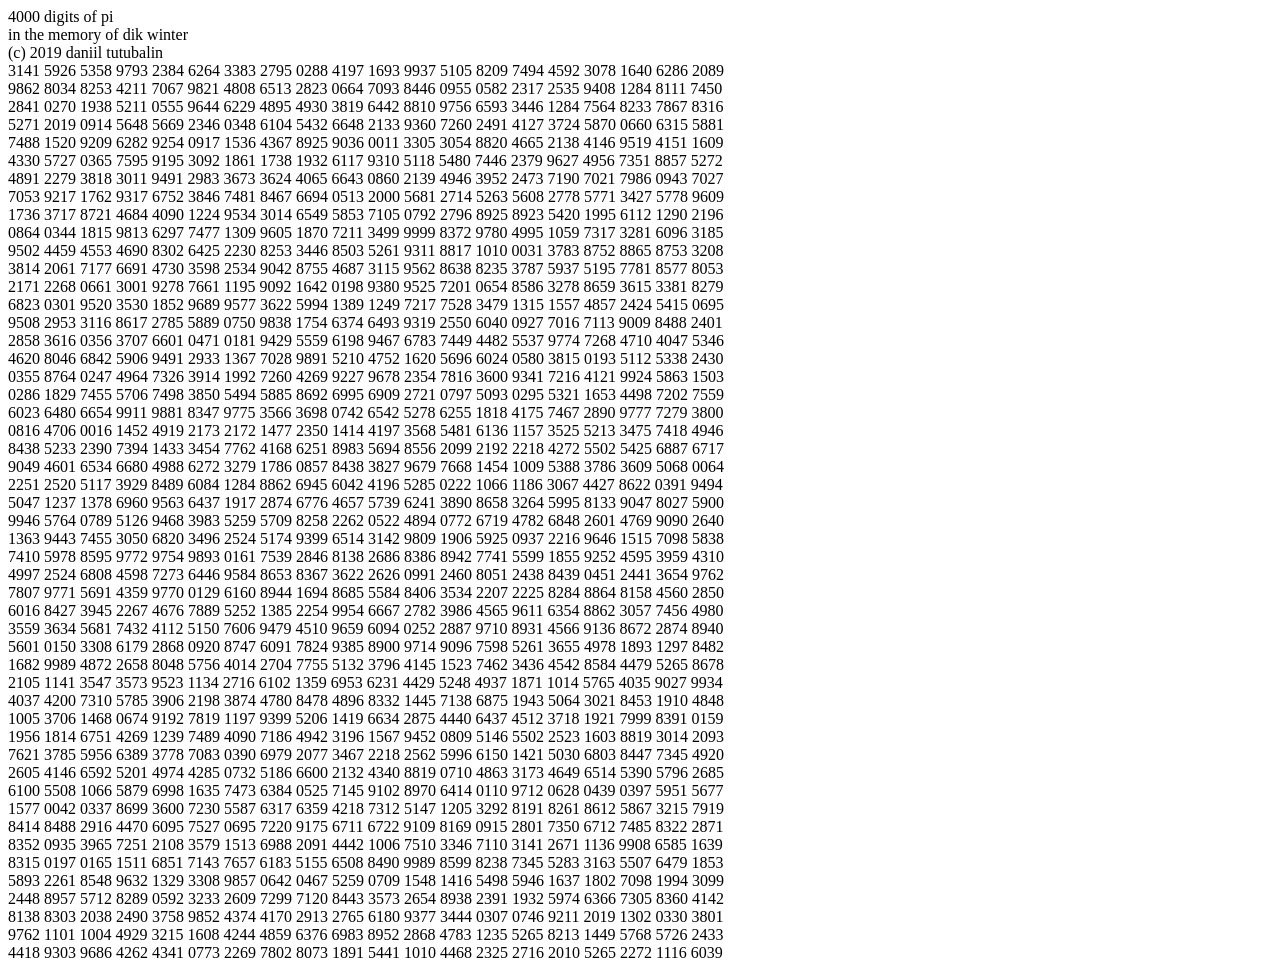
==== index.html @ e65bb6e6 "4000 digits of Pi" ====
<!DOCTYPE html>
<html>
<head><title>4000 digits of Pi</title></head>
<body>
<script>
                            (($,$$,_)=>{$.$$$=($_,_$,$$)=>$$?$_[_$]+$.$$$($_,-~_$,~-$$):""                                               
                   ;;;;[,$.$$__,$.$$$$,$.__]=$.$(![]);[$.$$,$.$_]=$.$(!![]);[$.$$_$,$.$_$$,                                              
              $._$$$,$._$,$.$.$,$.$$$_]=$.$([][[]]);[,,,$.$._,,,$._,,_]=$.$([][$.$.$+$.$$$_                                              
            +$.$$$$+$.$$$$]);$[![]]=[]+-~[]+-~-~-~-~[];$[[]]=-~-~-~-~-~[];$$._=$.$._+$._+$.                                              
           $_$$+$.__+$.$$+$.$_+$.$$_$+$.$._+$.$$+$._+$.$_;$._$_$=$.$$$([][$$._]+[],~-$[![]]                                              
         ,-~[]);$.$.$$=_=>_[$.$$+$._+$.$$$(""[$$._]+[],$$.$,-~-~[]*-~-~-~[])]($$.$<<-~-~[])                                              
        ;$[_]=$.$.$$(-~[]+[]+-~[]<<-~[]);$.$_$_=$.$.$$($[[]]*$[[]]);$.$__$=$.$.$$(-~[]<<$[[                                              
        ]]);$._$$_=$.$.$$($[[]]+-~$[[]]);$.$$$_$=$.$__$+$.$$$_+$.$_$$+$._$$$+$._+$.$__$;$.$                                              
       [$$._]("$$$"           ,$.$$$$+$                  ._$+$.$$+(_)+                                                                   
      `$=+[],_$               =[]+-~[]+                  -[]+-[]+-[],_                                                                   
     ,_$_=_$                  ,$_=_$+$,                  $_$,_$$,$__=(                                                                   
     ${$.$$                   +$._$_$+$                  .$_$_+$._$+$.                                                                   
    _+$.$                     .$}(${$.                   $$$_$})===[_]                                                                   
   [[_]]                     +[]?(_$$=                  "\\${$.$_$$}",                                                                   
     ${                      $.$_$_+$.                  $_+$._+$.$._+                                                                    
                             $._$+$.__                  +$.__}.${$.__                                                                    
                             +$.$$+[]+                  $._$$$+$._+[]                                                                    
                            +$.$$_$+[]                  +$.$$}):(_$$=                                                                    
                            "<${$._$$_                  +$.$_}/>",${(                                                                    
                            $.$$$_$)}                  .${$._$$$+$._+                                                                    
                           ($.$._)+$.                  $$_$+$[_]+[]+                                                                     
                          $._$+$.$_$$                  +$.$$})),$$_=                                                                     
                          $=>$__.${$.                  $__$+$.$_+($.                                                                     
                         $$$_)+$.$$+$                  ._$}($);$$_((                                                                     
                        _$<<-~-~[])+                  "${_+$._$$$+$.                                                                     
                        $$$_+$.$.$$(                  -~-~$[![]])+$.                                                                     
                       $$$_+$.$$+($.                  __)+_+$._+$.$                                                                      
                      .$+_+[]+$.$_$_                  +$.$$$_}"+_$$                                                                      
                     );$$_("${$.$$$_                  +$.$_$$+_+($.                                                                      
                    $$)+($.$.$$)(-~                   -~-~$[![]])+$.                                                                     
                  _$+_+$[_]+$._$+$[                   _]+$._+$.$_+$.                   _$_$                                              
                 +_+$._+$.$.$+_+($.                   _$$$)+$.$$$_+$                  .$.$$                                              
                ($[[]]<<-~-~[])+_+$                  .$__$+$.$$$_+($)                 .$_$$                                              
              +$.$$+$._$+($.$_)}"+                   _$$);$$_("(${$.$.               _})${                                               
             _+-~-~[]+-[]+-~[]+($$                   .$)+_+$._$$$+[]+$.            $$__+$.                                               
            $_$$+$.$$$_+$.$$$_+[]+                    $.$$$$+_+$.$$+$.$$_$+$.$$+$.$$_$+$.                                                
           _$$_+$.$$__+$.$$$$+($.                     $$$_)+$.$_$$}"+_$$);${$.$.$+$._+($.                                                
          $_)}(;_$;_$--){$_$=$%$_                     ;$=+[];_=_$*${$[![]]};${$.$.$+$._+                                                 
          $.$_}(;_;_--){$*=_;$+=                       $_*(_$<_$_?$$$.$[_]:$_/${$[[]]})                                                  
          ;$-=$$$.$[_]=$%(_+~-_                         );$/=_+~-_;}$$_($$$.$$$((+$_+(                                                   
           $_$)+$/$_|[])+[],-~                           [],-~-~-~-~[])+(~-_$%${$[[]                                                     
            ]<<-~-~[]}?"${_}"                              :_$$));}`)($);})({$:$=>                                                       
              [...$+[]]},{$                                   :-~-~-~[]*-~-~-~[                                                          
                  ]});[                                             [[]]];                                                               


</script>
</body>
</html>
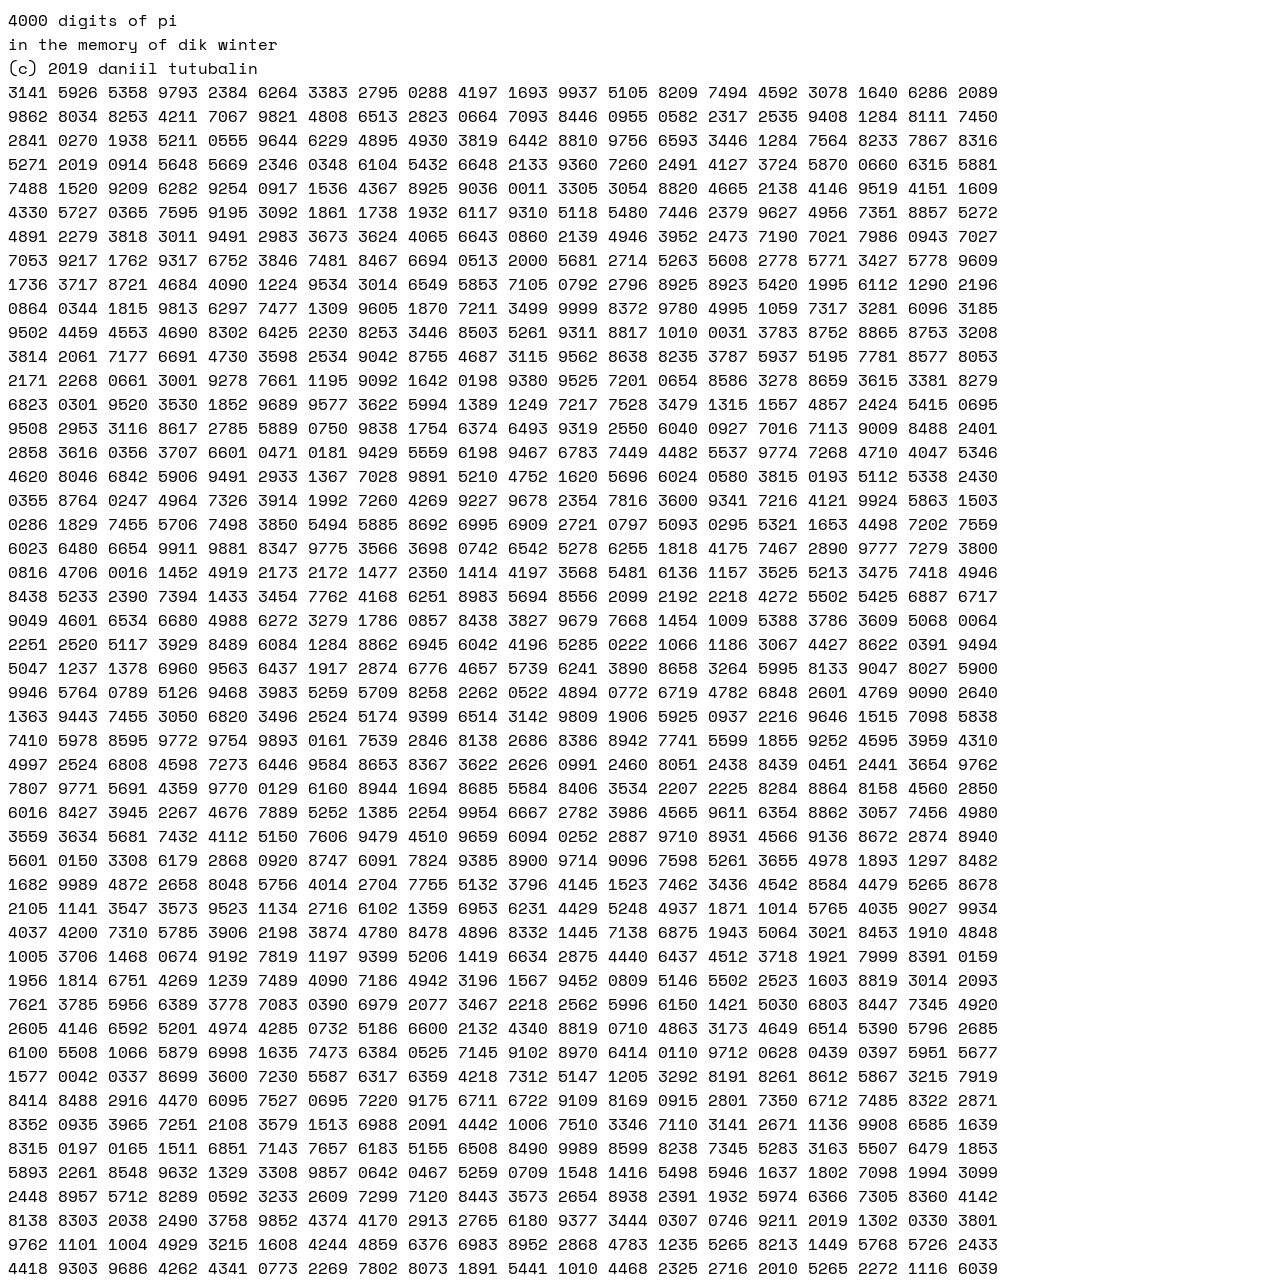
==== commit ec346924: "Space Mono font" ====
--- a/index.html
+++ b/index.html
@@ -1,7 +1,7 @@
 <!DOCTYPE html>
 <html>
-<head><title>4000 digits of Pi</title></head>
-<body>
+<head><title>4000 digits of Pi</title><link href="https://fonts.googleapis.com/css?family=Space+Mono&display=swap" rel="stylesheet"></head>
+<body style="font-family: 'Space Mono', monospace;">
 <script>
                             (($,$$,_)=>{$.$$$=($_,_$,$$)=>$$?$_[_$]+$.$$$($_,-~_$,~-$$):""                                               
                    ;;;;[,$.$$__,$.$$$$,$.__]=$.$(![]);[$.$$,$.$_]=$.$(!![]);[$.$$_$,$.$_$$,                                              
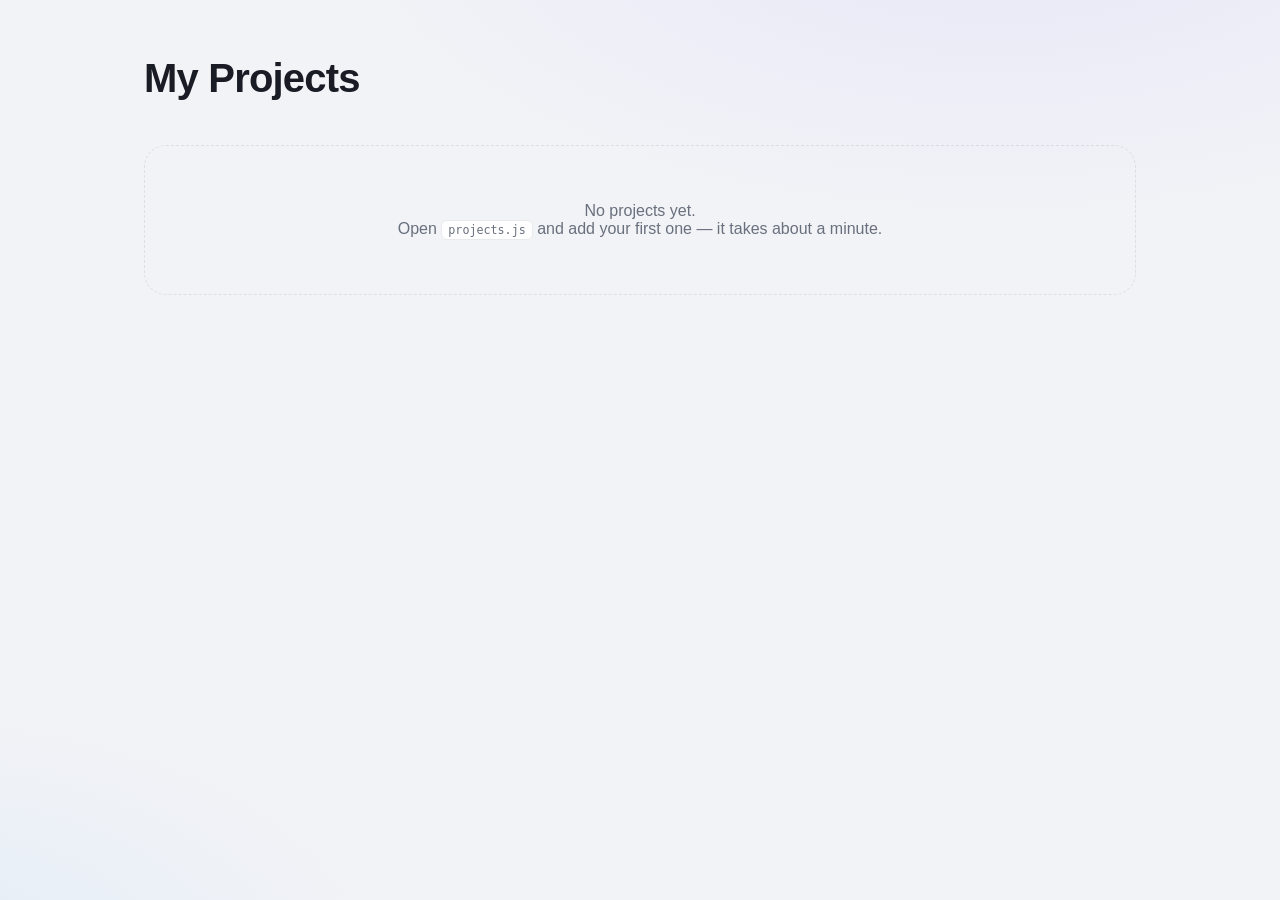
==== commit 4ec9b6a7: "Added simple CMS" ====
--- a/index.html
+++ b/index.html
@@ -1,54 +1,37 @@
 <!DOCTYPE html>
-<html>
-<head><title>4000 digits of Pi</title><link href="https://fonts.googleapis.com/css?family=Space+Mono&display=swap" rel="stylesheet"></head>
-<body style="font-family: 'Space Mono', monospace;">
-<script>
-                            (($,$$,_)=>{$.$$$=($_,_$,$$)=>$$?$_[_$]+$.$$$($_,-~_$,~-$$):""                                               
-                   ;;;;[,$.$$__,$.$$$$,$.__]=$.$(![]);[$.$$,$.$_]=$.$(!![]);[$.$$_$,$.$_$$,                                              
-              $._$$$,$._$,$.$.$,$.$$$_]=$.$([][[]]);[,,,$.$._,,,$._,,_]=$.$([][$.$.$+$.$$$_                                              
-            +$.$$$$+$.$$$$]);$[![]]=[]+-~[]+-~-~-~-~[];$[[]]=-~-~-~-~-~[];$$._=$.$._+$._+$.                                              
-           $_$$+$.__+$.$$+$.$_+$.$$_$+$.$._+$.$$+$._+$.$_;$._$_$=$.$$$([][$$._]+[],~-$[![]]                                              
-         ,-~[]);$.$.$$=_=>_[$.$$+$._+$.$$$(""[$$._]+[],$$.$,-~-~[]*-~-~-~[])]($$.$<<-~-~[])                                              
-        ;$[_]=$.$.$$(-~[]+[]+-~[]<<-~[]);$.$_$_=$.$.$$($[[]]*$[[]]);$.$__$=$.$.$$(-~[]<<$[[                                              
-        ]]);$._$$_=$.$.$$($[[]]+-~$[[]]);$.$$$_$=$.$__$+$.$$$_+$.$_$$+$._$$$+$._+$.$__$;$.$                                              
-       [$$._]("$$$"           ,$.$$$$+$                  ._$+$.$$+(_)+                                                                   
-      `$=+[],_$               =[]+-~[]+                  -[]+-[]+-[],_                                                                   
-     ,_$_=_$                  ,$_=_$+$,                  $_$,_$$,$__=(                                                                   
-     ${$.$$                   +$._$_$+$                  .$_$_+$._$+$.                                                                   
-    _+$.$                     .$}(${$.                   $$$_$})===[_]                                                                   
-   [[_]]                     +[]?(_$$=                  "\\${$.$_$$}",                                                                   
-     ${                      $.$_$_+$.                  $_+$._+$.$._+                                                                    
-                             $._$+$.__                  +$.__}.${$.__                                                                    
-                             +$.$$+[]+                  $._$$$+$._+[]                                                                    
-                            +$.$$_$+[]                  +$.$$}):(_$$=                                                                    
-                            "<${$._$$_                  +$.$_}/>",${(                                                                    
-                            $.$$$_$)}                  .${$._$$$+$._+                                                                    
-                           ($.$._)+$.                  $$_$+$[_]+[]+                                                                     
-                          $._$+$.$_$$                  +$.$$})),$$_=                                                                     
-                          $=>$__.${$.                  $__$+$.$_+($.                                                                     
-                         $$$_)+$.$$+$                  ._$}($);$$_((                                                                     
-                        _$<<-~-~[])+                  "${_+$._$$$+$.                                                                     
-                        $$$_+$.$.$$(                  -~-~$[![]])+$.                                                                     
-                       $$$_+$.$$+($.                  __)+_+$._+$.$                                                                      
-                      .$+_+[]+$.$_$_                  +$.$$$_}"+_$$                                                                      
-                     );$$_("${$.$$$_                  +$.$_$$+_+($.                                                                      
-                    $$)+($.$.$$)(-~                   -~-~$[![]])+$.                                                                     
-                  _$+_+$[_]+$._$+$[                   _]+$._+$.$_+$.                   _$_$                                              
-                 +_+$._+$.$.$+_+($.                   _$$$)+$.$$$_+$                  .$.$$                                              
-                ($[[]]<<-~-~[])+_+$                  .$__$+$.$$$_+($)                 .$_$$                                              
-              +$.$$+$._$+($.$_)}"+                   _$$);$$_("(${$.$.               _})${                                               
-             _+-~-~[]+-[]+-~[]+($$                   .$)+_+$._$$$+[]+$.            $$__+$.                                               
-            $_$$+$.$$$_+$.$$$_+[]+                    $.$$$$+_+$.$$+$.$$_$+$.$$+$.$$_$+$.                                                
-           _$$_+$.$$__+$.$$$$+($.                     $$$_)+$.$_$$}"+_$$);${$.$.$+$._+($.                                                
-          $_)}(;_$;_$--){$_$=$%$_                     ;$=+[];_=_$*${$[![]]};${$.$.$+$._+                                                 
-          $.$_}(;_;_--){$*=_;$+=                       $_*(_$<_$_?$$$.$[_]:$_/${$[[]]})                                                  
-          ;$-=$$$.$[_]=$%(_+~-_                         );$/=_+~-_;}$$_($$$.$$$((+$_+(                                                   
-           $_$)+$/$_|[])+[],-~                           [],-~-~-~-~[])+(~-_$%${$[[]                                                     
-            ]<<-~-~[]}?"${_}"                              :_$$));}`)($);})({$:$=>                                                       
-              [...$+[]]},{$                                   :-~-~-~[]*-~-~-~[                                                          
-                  ]});[                                             [[]]];                                                               
+<html lang="en">
+<head>
+  <meta charset="UTF-8">
+  <meta name="viewport" content="width=device-width, initial-scale=1">
+  <title>My Projects</title>
+  <link rel="icon" href="data:image/svg+xml,<svg xmlns=%22http://www.w3.org/2000/svg%22 viewBox=%220 0 100 100%22><text y=%22.9em%22 font-size=%2290%22>🏠</text></svg>">
+  <link rel="stylesheet" href="assets/style.css">
+</head>
+<body>
+  <main class="wrap">
 
+    <header class="site-header">
+      <h1 id="site-title">My Projects</h1>
+      <p class="tagline" id="site-tagline"></p>
+    </header>
 
-</script>
+    <section class="grid" id="grid" aria-label="Projects">
+      <!-- Tiles are generated from projects.js — edit that file to add/remove projects -->
+    </section>
+
+    <noscript>
+      <p class="noscript-note">
+        The project list is rendered from <code>projects.js</code> — please enable JavaScript to see it.
+      </p>
+    </noscript>
+
+    <footer class="site-footer">
+      <p id="site-footer"></p>
+    </footer>
+
+  </main>
+
+  <script src="projects.js"></script>
+  <script src="assets/app.js"></script>
 </body>
-</html>+</html>
--- a/assets/style.css
+++ b/assets/style.css
@@ -0,0 +1,264 @@
+/* ==========================================================================
+   Homepage styles — no frameworks, no fonts to download. Works offline.
+   Colors adapt automatically to light / dark mode (prefers-color-scheme).
+   ========================================================================== */
+
+:root {
+  --bg: #f2f3f7;
+  --surface: #ffffff;
+  --text: #191c25;
+  --muted: #69707d;
+  --border: rgba(18, 22, 40, 0.09);
+  --accent: #6366f1;
+  --shadow-rest: 0 1px 2px rgba(16, 24, 40, 0.05);
+  --shadow-hover: 0 16px 32px -12px rgba(16, 24, 40, 0.22);
+  --radius: 22px;
+}
+
+@media (prefers-color-scheme: dark) {
+  :root {
+    --bg: #0e1013;
+    --surface: #171a20;
+    --text: #e8eaef;
+    --muted: #98a0ad;
+    --border: rgba(255, 255, 255, 0.09);
+    --shadow-rest: 0 1px 2px rgba(0, 0, 0, 0.35);
+    --shadow-hover: 0 18px 36px -12px rgba(0, 0, 0, 0.6);
+  }
+}
+
+* {
+  box-sizing: border-box;
+}
+
+body {
+  margin: 0;
+  min-height: 100vh;
+  font-family: -apple-system, BlinkMacSystemFont, "Segoe UI", Roboto,
+    "Helvetica Neue", Arial, sans-serif;
+  color: var(--text);
+  background:
+    radial-gradient(1100px 540px at 78% -12%, rgba(99, 102, 241, 0.09), transparent 60%),
+    radial-gradient(900px 480px at -8% 108%, rgba(14, 165, 233, 0.07), transparent 55%),
+    var(--bg);
+  background-attachment: fixed;
+}
+
+.wrap {
+  max-width: 1040px;
+  margin: 0 auto;
+  padding: 56px 24px 48px;
+}
+
+/* ── Header ─────────────────────────────────────────────────────────────── */
+
+.site-header h1 {
+  margin: 0;
+  font-size: clamp(30px, 5vw, 40px);
+  font-weight: 750;
+  letter-spacing: -0.02em;
+}
+
+.tagline {
+  margin: 10px 0 0;
+  color: var(--muted);
+  font-size: 16px;
+}
+
+/* ── Tile grid ──────────────────────────────────────────────────────────── */
+
+.grid {
+  margin-top: 44px;
+  display: grid;
+  grid-template-columns: repeat(auto-fill, minmax(200px, 1fr));
+  gap: 20px;
+}
+
+.tile {
+  position: relative;
+  aspect-ratio: 1 / 1;
+  display: flex;
+  flex-direction: column;
+  align-items: center;
+  justify-content: center;
+  gap: 6px;
+  padding: 20px;
+  text-align: center;
+  text-decoration: none;
+  color: inherit;
+  background: var(--surface);
+  border: 1px solid var(--border);
+  border-radius: var(--radius);
+  box-shadow: var(--shadow-rest);
+  overflow: hidden;
+  animation: tile-in 0.45s ease backwards;
+  animation-delay: calc(var(--i, 0) * 50ms);
+  transition: transform 0.18s ease, box-shadow 0.18s ease, border-color 0.18s ease;
+}
+
+/* soft colored glow that fades in on hover */
+.tile::before {
+  content: "";
+  position: absolute;
+  inset: 0;
+  background: radial-gradient(130% 100% at 50% -12%, var(--accent), transparent 62%);
+  opacity: 0;
+  transition: opacity 0.18s ease;
+  pointer-events: none;
+}
+
+.tile:hover {
+  transform: translateY(-4px);
+  border-color: var(--accent-border, var(--border));
+  box-shadow: var(--shadow-hover);
+}
+
+.tile:hover::before {
+  opacity: 0.12;
+}
+
+.tile:active {
+  transform: translateY(-1px);
+}
+
+.tile:focus-visible {
+  outline: 2px solid var(--accent);
+  outline-offset: 3px;
+}
+
+.tile-icon {
+  display: grid;
+  place-items: center;
+  width: 74px;
+  height: 74px;
+  margin-bottom: 8px;
+  border-radius: 20px;
+  font-size: 40px;
+  line-height: 1;
+  background: var(--accent-chip, rgba(127, 127, 127, 0.1));
+  border: 1px solid var(--accent-ring, rgba(127, 127, 127, 0.12));
+  user-select: none;
+}
+
+.tile-icon img {
+  width: 42px;
+  height: 42px;
+  object-fit: contain;
+}
+
+.tile-name {
+  font-size: 17px;
+  font-weight: 650;
+  letter-spacing: -0.01em;
+}
+
+.tile-desc {
+  font-size: 13.5px;
+  line-height: 1.45;
+  color: var(--muted);
+  display: -webkit-box;
+  -webkit-line-clamp: 3;
+  -webkit-box-orient: vertical;
+  overflow: hidden;
+}
+
+/* little "opens in a new tab" marker on external links */
+.tile-external::after {
+  content: "↗";
+  position: absolute;
+  top: 12px;
+  right: 15px;
+  font-size: 14px;
+  color: var(--muted);
+  opacity: 0.7;
+}
+
+@keyframes tile-in {
+  from {
+    opacity: 0;
+    transform: translateY(12px) scale(0.98);
+  }
+  to {
+    opacity: 1;
+    transform: none;
+  }
+}
+
+/* ── Empty state (no projects in projects.js yet) ───────────────────────── */
+
+.empty-state {
+  grid-column: 1 / -1;
+  padding: 56px 24px;
+  text-align: center;
+  color: var(--muted);
+  border: 1.5px dashed var(--border);
+  border-radius: var(--radius);
+}
+
+.empty-state code {
+  background: var(--surface);
+  border: 1px solid var(--border);
+  border-radius: 6px;
+  padding: 2px 6px;
+  font-size: 0.9em;
+}
+
+/* ── Footer / noscript ──────────────────────────────────────────────────── */
+
+.site-footer {
+  margin-top: 56px;
+  font-size: 13.5px;
+  color: var(--muted);
+}
+
+.noscript-note {
+  margin-top: 40px;
+  padding: 20px;
+  color: var(--muted);
+  border: 1.5px dashed var(--border);
+  border-radius: var(--radius);
+}
+
+/* ── Small screens: keep two big columns ────────────────────────────────── */
+
+@media (max-width: 560px) {
+  .wrap {
+    padding: 40px 18px 36px;
+  }
+  .grid {
+    grid-template-columns: repeat(2, minmax(0, 1fr));
+    gap: 14px;
+    margin-top: 32px;
+  }
+  .tile {
+    padding: 14px;
+    border-radius: 18px;
+  }
+  .tile-icon {
+    width: 58px;
+    height: 58px;
+    font-size: 32px;
+    border-radius: 16px;
+  }
+  .tile-icon img {
+    width: 34px;
+    height: 34px;
+  }
+  .tile-name {
+    font-size: 15px;
+  }
+  .tile-desc {
+    font-size: 12px;
+    -webkit-line-clamp: 2;
+  }
+}
+
+@media (prefers-reduced-motion: reduce) {
+  .tile {
+    animation: none;
+    transition: none;
+  }
+  .tile:hover {
+    transform: none;
+  }
+}
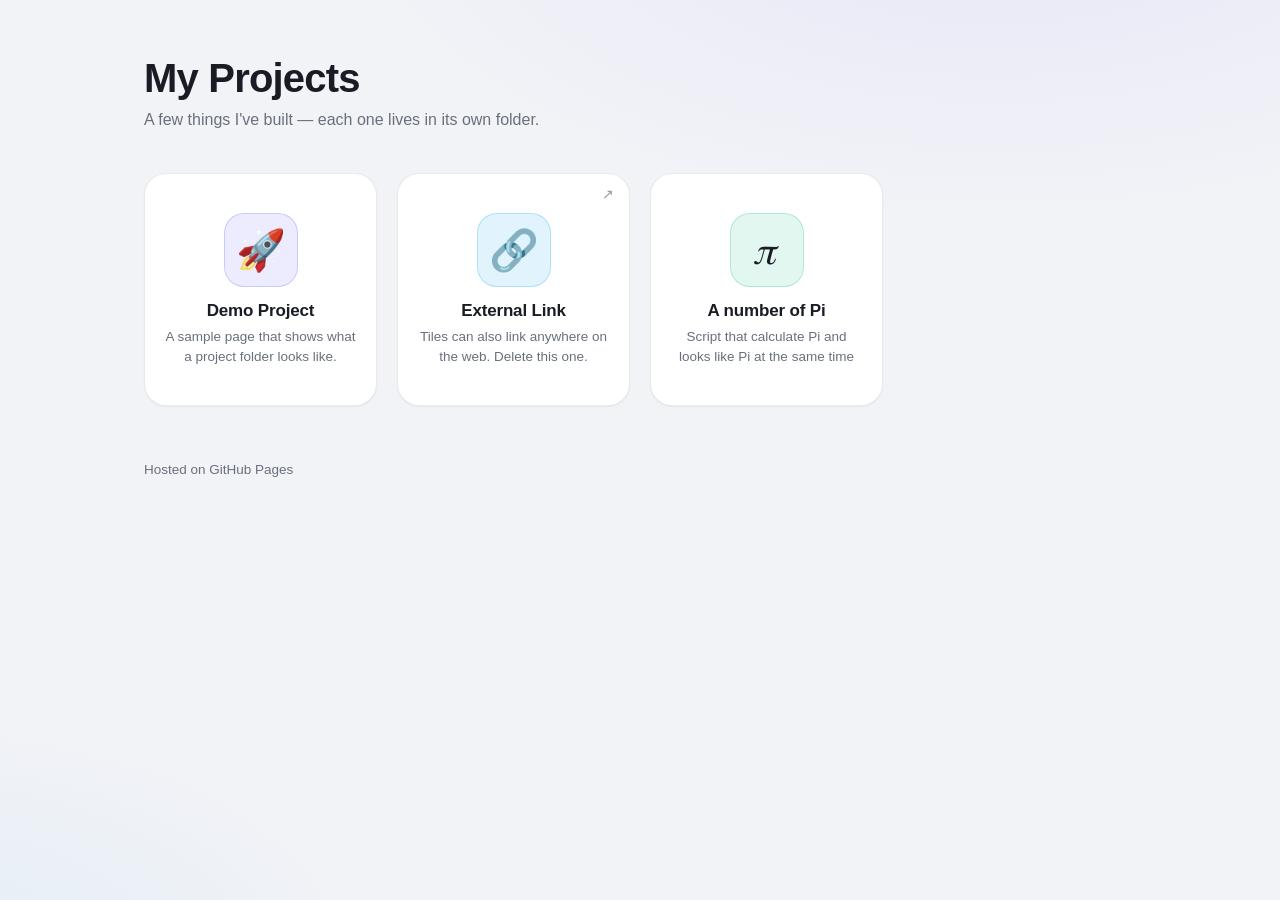
==== commit 0a43deae: "Fixed bug with projects not being fetched" ====
--- a/index.html
+++ b/index.html
@@ -31,7 +31,7 @@
 
   </main>
 
-  <script src="projects.js"></script>
-  <script src="assets/app.js"></script>
+  <script src="projects.js?v=2"></script>
+  <script src="assets/app.js?v=2"></script>
 </body>
 </html>
